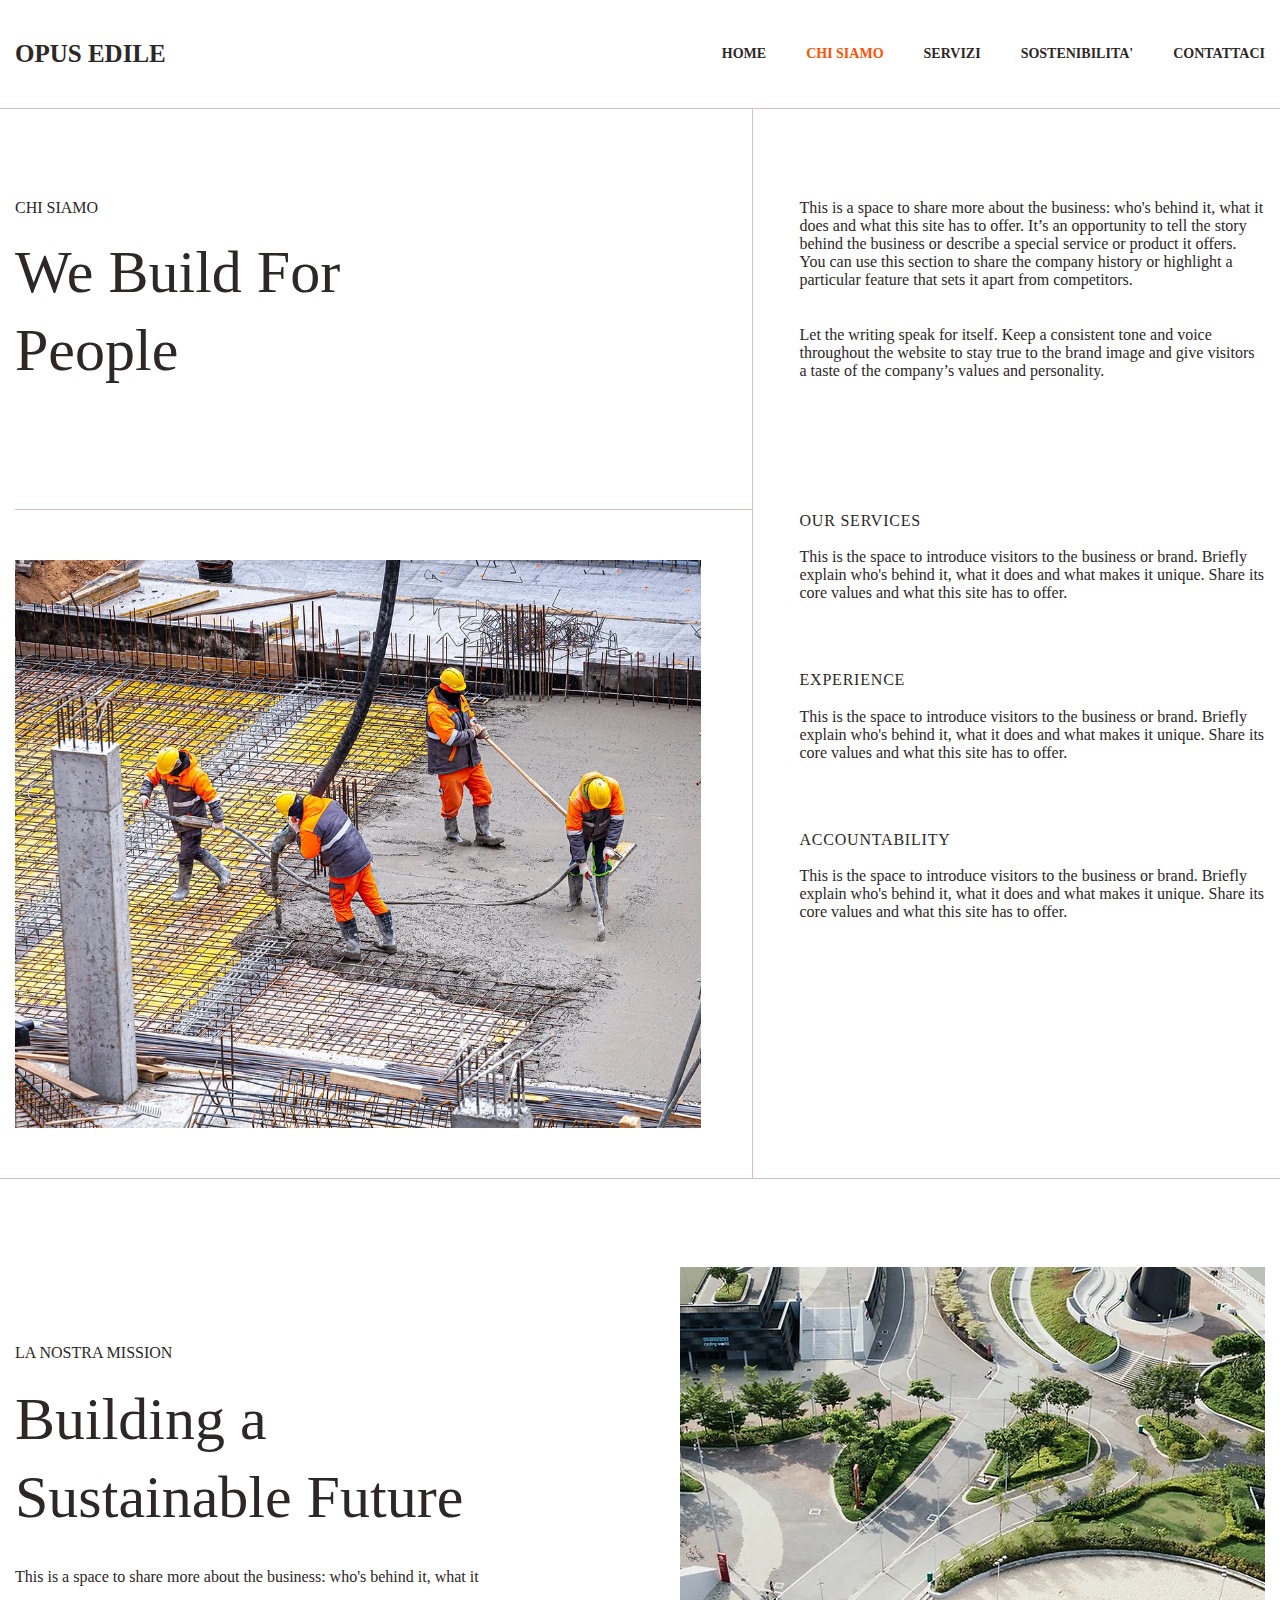
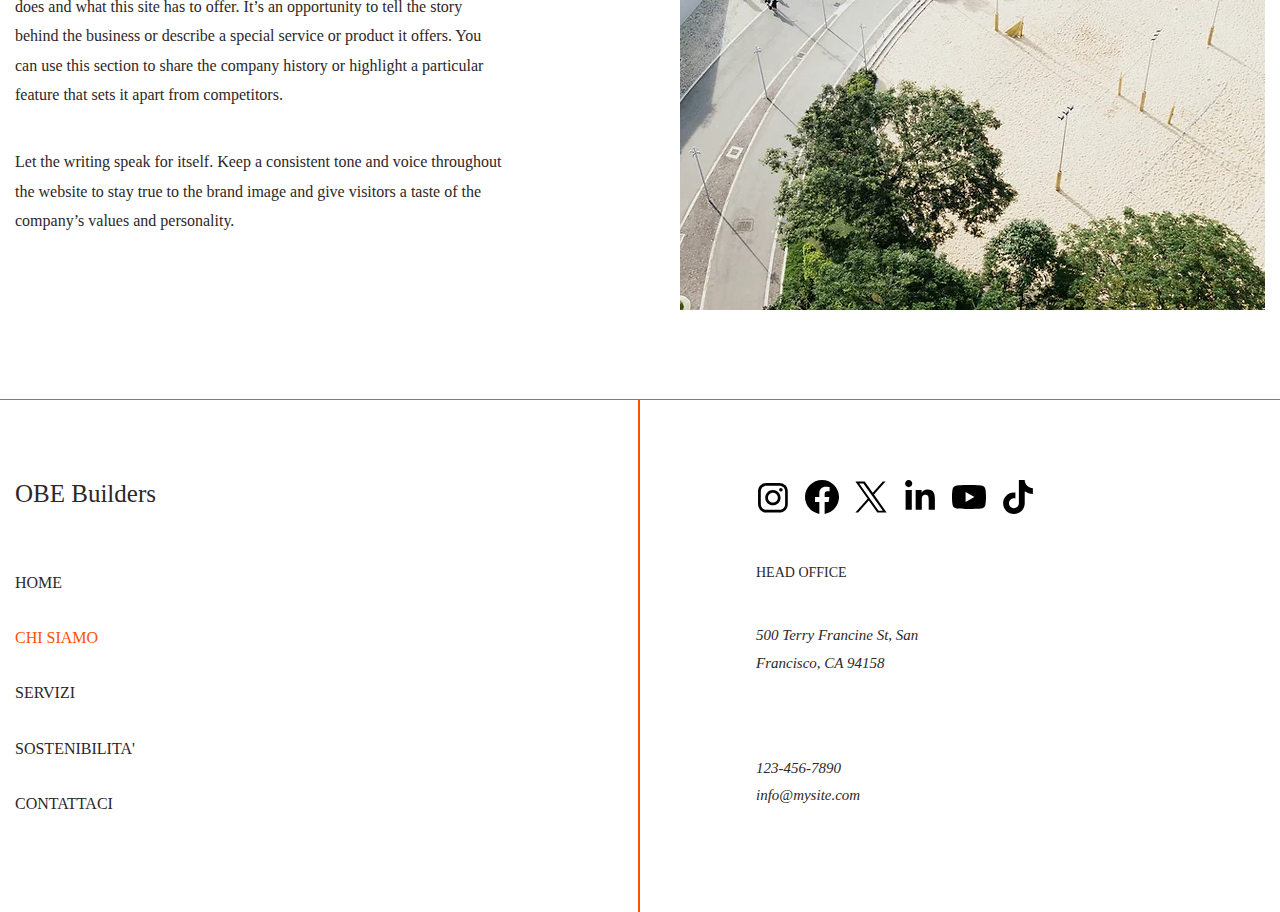
==== chi-siamo.html @ 6bebdac4 "new update" ====
<!DOCTYPE html>
<html lang="en">
	<head>
		<meta charset="UTF-8" />
		<meta name="viewport" content="width=device-width, initial-scale=1.0" />
		<link rel="stylesheet" href="css/style.css" />
		<title>Chi Siamo</title>
	</head>
	<body>
		<div class="wrapper">
			<header class="header-chi">
				<div class="header__container">
					<a href="#" class="header__logo header__logo-chi">Opus Edile</a>
					<nav class="header__menu menu menu-chi">
						<div class="menu__body menu__body-chi">
							<ul class="menu__list menu__list-chi">
								<li class="menu__item menu__item-chi">
									<a href="./index.html" class="menu__link menu__link-chi"
										>HOME</a
									>
								</li>
								<li class="menu__item menu__item-chi active__page">
									<a href="./chi-siamo.html" class="menu__link">CHI SIAMO</a>
								</li>
								<li class="menu__item menu__item-chi">
									<a href="./servici.html" class="menu__link menu__link-chi"
										>SERVIZI</a
									>
								</li>
								<li class="menu__item menu__item-chi">
									<a href="#Home" class="menu__link menu__link-chi"
										>SOSTENIBILITA'</a
									>
								</li>
								<li class="menu__item menu__item-chi">
									<a href="#Home" class="menu__link menu__link-chi"
										>CONTATTACI</a
									>
								</li>
							</ul>
						</div>
					</nav>
					<button class="icon-menu icon-menu-chi" type="button">
						<span></span>
					</button>
				</div>
			</header>
			<main class="page">
				<section class="page__about about">
					<div class="about__container">
						<div class="about__content content-about">
							<h1 class="content-about__subtitle text">CHI SIAMO</h1>
							<h2 class="content-about__title">We Build For People</h2>
						</div>

						<div class="about__info info-about">
							<p class="info-about__text text">
								This is a space to share more about the business: who's behind
								it, what it does and what this site has to offer. It’s an
								opportunity to tell the story behind the business or describe a
								special service or product it offers. You can use this section
								to share the company history or highlight a particular feature
								that sets it apart from competitors.
							</p>
							<p class="info-about__text text">
								Let the writing speak for itself. Keep a consistent tone and
								voice throughout the website to stay true to the brand image and
								give visitors a taste of the company’s values and personality.
							</p>
							<h3 class="info-about__text text">OUR SERVICES</h3>
							<p class="info-about__text text">
								This is the space to introduce visitors to the business or
								brand. Briefly explain who's behind it, what it does and what
								makes it unique. Share its core values and what this site has to
								offer.
							</p>
							<h3 class="info-about__text text">EXPERIENCE</h3>
							<p class="info-about__text text">
								This is the space to introduce visitors to the business or
								brand. Briefly explain who's behind it, what it does and what
								makes it unique. Share its core values and what this site has to
								offer.
							</p>
							<h3 class="info-about__text text">ACCOUNTABILITY</h3>
							<p class="info-about__text text">
								This is the space to introduce visitors to the business or
								brand. Briefly explain who's behind it, what it does and what
								makes it unique. Share its core values and what this site has to
								offer.
							</p>
						</div>
						<div class="about__image-block">
							<!-- <img src="./img/chi-siamo/about/builders.webp" alt="builders" /> -->
							<div class="image-block">
								<img src="./img/chi-siamo/about/builders.webp" alt="builders" />
							</div>
						</div>
					</div>
				</section>
				<section class="page__building building">
					<div class="building__container">
						<div class="building__content content-building">
							<div class="content-building__subtitle text">
								LA NOSTRA MISSION
							</div>
							<div class="content-building__title title">
								Building a Sustainable Future
							</div>
							<p class="content-building__text text">
								This is a space to share more about the business: who's behind
								it, what it does and what this site has to offer. It’s an
								opportunity to tell the story behind the business or describe a
								special service or product it offers. You can use this section
								to share the company history or highlight a particular feature
								that sets it apart from competitors.
							</p>
							<p class="content-building__text text">
								Let the writing speak for itself. Keep a consistent tone and
								voice throughout the website to stay true to the brand image and
								give visitors a taste of the company’s values and personality.
							</p>
						</div>
						<div class="building__image-block">
							<div class="image-block-building__image">
								<img src="./img/chi-siamo/builders/landspace.webp" alt="" />
							</div>
						</div>
					</div>
				</section>
			</main>
			<footer class="footer">
				<div class="footer__container">
					<div class="footer__menu">
						<h3 class="footer__title">OBE Builders</h3>
						<nav class="footer__nav menu-footer">
							<div class="menu-footer__body">
								<ul class="menu-footer__list">
									<li class="menu-footer__item">
										<a href="./index.html" class="menu-footer__link">HOME</a>
									</li>
									<li class="menu-footer__item">
										<a href="#siamo" class="menu-footer__link active__page"
											>CHI SIAMO</a
										>
									</li>
									<li class="menu-footer__item">
										<a href="./servici.html" class="menu-footer__link"
											>SERVIZI</a
										>
									</li>
									<li class="menu-footer__item">
										<a href="#Home" class="menu-footer__link">SOSTENIBILITA'</a>
									</li>
									<li class="menu-footer__item">
										<a href="#Home" class="menu-footer__link">CONTATTACI</a>
									</li>
								</ul>
							</div>
						</nav>
					</div>
					<div class="footer__contacts contacts-footer">
						<ul class="contacts-footer__socials socials-contacts">
							<li class="social-contacts__item">
								<a href="" class="social-contacts__link">
									<svg class="social-icon" height="34" width="34">
										<use
											href="./img/icons/symbol-defs.svg#icon-instagram"
										></use>
									</svg>
								</a>
							</li>
							<li class="social-contacts__item">
								<a href="" class="social-contacts__link">
									<svg class="social-icon" height="34" width="34">
										<use href="./img/icons/symbol-defs.svg#icon-facebook"></use>
									</svg>
								</a>
							</li>
							<li class="social-contacts__item">
								<a href="" class="social-contacts__link">
									<svg class="social-icon" height="34" width="34">
										<use href="./img/icons/symbol-defs.svg#icon-x"></use>
									</svg>
								</a>
							</li>
							<li class="social-contacts__item">
								<a href="" class="social-contacts__link">
									<svg class="social-icon" height="34" width="34">
										<use href="./img/icons/symbol-defs.svg#icon-linkedin"></use>
									</svg>
								</a>
							</li>
							<li class="social-contacts__item">
								<a href="" class="social-contacts__link">
									<svg class="social-icon" height="34" width="34">
										<use href="./img/icons/symbol-defs.svg#icon-youtube"></use>
									</svg>
								</a>
							</li>
							<li class="social-contacts__item">
								<a href="" class="social-contacts__link">
									<svg class="social-icon" height="34" width="34">
										<use href="./img/icons/symbol-defs.svg#icon-tiktok"></use>
									</svg>
								</a>
							</li>
						</ul>
						<h4 class="contacts-footer__title">HEAD OFFICE</h4>
						<address class="contacts-footer__address address-contacts">
							<ul class="address-contacts__list">
								<li class="address-contacts__item">
									<a href="" class="address-contacts__link"
										>500 Terry Francine St, San Francisco, CA 94158</a
									>
								</li>
								<li class="address-contacts__item">
									<a href="tel:1234567890" class="address-contacts__link"
										>123-456-7890</a
									>
								</li>
								<li class="address-contacts__item">
									<a
										href="maleto:info@mysite.com"
										class="address-contacts__link"
										>info@mysite.com</a
									>
								</li>
							</ul>
						</address>
					</div>
				</div>
			</footer>
		</div>
		<script src="./js/script.js"></script>
	</body>
</html>
---- css/style.css ----
/* ----------------------- */
/* -------- RESET -------- */
/* ---------------------- */
@import url("reset.css");
@import url("siamo.css");
:root {
	--main-text: #2d2727;
	--second-clr: #fff;
	--menu-color: #2d2727;
}
/* ---------------------- */
body {
	font-family: Inter;
	color: var(--main-text);
}
/* ---------------------- */
.wrapper {
	min-height: 100%;
	display: flex;
	flex-direction: column;
	overflow: clip;
}
/* ---------------------- */
[class*="__container"] {
	max-width: 1300px;
	margin: 0 auto;
	padding: 0 15px;
}
/* ---------------------- */
.page {
	flex: 1 1 auto;
}

.active__page {
	color: #ff5200;
}

/* ----Header------------ */
.header {
	position: fixed;
	top: 0;
	left: 0;
	width: 100%;
	z-index: 50;
	color: var(--second-clr);
	padding: 40px 0px 40px 0px;
	transition: all 0.5s ease 0s;
}

.header__container {
	display: flex;
	align-items: center;
	justify-content: space-between;
	/* min-height: 110px; */
	position: relative;
	z-index: 21;
}
.header.sticky {
	padding: 35px 0px 35px 0px;
	background-color: #2d2727;
	transition: all 0.9s ease 0s;
}

@media (max-width: 991.98px) {
	.header {
		padding: 25px 0px 25px 0px;
	}
	.header.sticky {
		padding: 20px 0px 20px 0px;
	}
}
.header__logo {
	position: relative;
	z-index: 20;
	font-weight: 800;
	font-size: 25px;
	text-transform: uppercase;
}

@media (max-width: 424.98px) {
	.header__logo {
		font-size: 20px;
	}
}
.header__menu {
}
.menu {
}

.menu__list {
	display: flex;
	column-gap: 40px;
	flex-wrap: wrap;
}
.menu__item {
}
.menu__link {
	display: block;
	font-weight: 700;
	font-size: 14px;
	transition: color 0.6s ease 0s;
}
.menu__item:hover .menu__link {
	color: #ff5200;
}
.icon-menu {
	display: none;
}

@media (max-width: 991.98px) {
	.icon-menu {
		display: block;
		flex: 0 0 30px;
		height: 18px;
		position: relative;
		z-index: 30;
	}

	.icon-menu span,
	.icon-menu::before,
	.icon-menu::after {
		content: "";
		right: 0;
		position: absolute;
		width: 100%;
		height: 2px;
		background-color: #fff;
		transition: all 0.3s ease 0s;
	}
	.icon-menu:active::before,
	.icon-menu:active::after,
	.icon-menu:active span {
		background-color: #fdc4a9;
	}
	.icon-menu::before {
		top: 0;
	}

	.icon-menu::after {
		bottom: 0;
	}

	.icon-menu span {
		top: calc(50% - 1px);
	}

	.menu-open .icon-menu::before {
		top: calc(50% - 1px);
		transform: rotate(-45deg);
	}

	.menu-open .icon-menu::after {
		bottom: calc(50% - 1px);
		transform: rotate(45deg);
	}

	.menu-open .icon-menu span {
		width: 0;
	}

	.menu-open .menu__body,
	.menu-open .menu__body::before {
		right: 0;
	}

	.menu__body {
		position: fixed;
		height: 100%;
		width: 275px;
		right: -100%;
		top: 0;
		padding: 100px 15px 30px 15px;
		background-color: var(--menu-color);
		overflow: auto;
		transition: right 0.4s ease 0s;
	}

	.menu__body::before {
		content: "";
		width: 275px;
		position: fixed;
		top: 0;
		right: -100%;
		z-index: 2;
		height: 70px;
		background-color: var(--menu-color);
		transition: right 0.4s ease 0s;
	}

	.menu__list {
		flex-direction: column;
		justify-content: center;
		text-align: center;
		row-gap: 30px;
	}

	.menu__link {
		font-size: 30px;
		font-weight: 400;
	}

	.menu__item:focus .menu__link,
	.menu__item:active .menu__link,
	.menu__item:hover .menu__link {
		color: #fdc4a9;
	}
}

@media (max-width: 767.98px) {
	.menu__body {
		width: 100%;
	}

	.menu__body::before {
		content: "";
		position: fixed;
		top: 0;
		/* left: 0; */
		width: 100%;
	}
}

/* ----Page---------------- */

/* ----Testo--------------- */

._ibg {
	position: relative;
}

._ibg video {
	position: absolute;
	width: 100%;
	height: 100%;
	top: 0;
	left: 0;
	z-index: 1;
	object-fit: cover;
}

.testo__video {
	position: absolute;
	width: 100%;
	height: 100%;
	top: 0;
	left: 0;
}

@media (max-width: 998.98px) {
	.testo__video video {
		object-position: right;
	}
}

.page__testo {
	position: relative;
}

.testo__body {
	padding: 530px 0px 100px 0px;
	position: relative;
	z-index: 2;
}

.testo__title {
	color: var(--second-clr);
	font-size: 95px;
	line-height: 1.21;
}

.testo__title:not(:last-child) {
	margin-bottom: 18px;
}

.testo__subtitle {
	color: var(--second-clr);
	font-size: 32px;
}

@media (max-width: 998.98px) {
	.testo__body {
		padding: 150px 0px 150px 0px;
	}
	.testo__title {
		font-size: 75px;
	}

	.testo__subtitle {
		font-size: 30px;
	}
}

@media (max-width: 424.98px) {
	.testo__body {
		padding: 100px 0px 85px 0px;
	}
	.testo__title {
		font-size: 50px;
	}

	.testo__subtitle {
		font-size: 28px;
	}
}

@media (max-width: 320px) {
	.testo__body {
		padding: 90px 0px 85px 0px;
	}

	.testo__title {
		font-size: 40px;
	}
	.testo__subtitle {
		font-size: 26px;
	}
}

/* ----Titolo------------------ */

.titolo {
	border-bottom: 2px solid #ff5200;
}
.titolo__container {
	display: flex;
	justify-content: space-between;
	align-items: center;
}

@media (max-width: 991.98px) {
	.titolo {
		padding-top: 10px;
		padding-bottom: 25px;
	}
	.titolo__container {
		flex-direction: column;
		align-items: start;
	}
}

.titolo__info {
	margin-bottom: 50px;
}

.titolo__subtitle {
	line-height: 1.39;
	letter-spacing: 0.788px;
	margin-bottom: 16px;
}

.titolo__title {
	margin-bottom: 27px;
}
.title {
	font-size: 32px;
	line-height: 1.6;
}
.titolo__text {
	line-height: 1.8;
}

@media (max-width: 991.98px) {
	.titolo__content {
		padding: 150px 0 100px 0;
	}
	.titolo__subtitle {
		font-size: 14px;
		font-weight: 600;
	}
	.title {
		font-size: 50px;
	}
}

@media (max-width: 374.98px) {
	.title {
		font-size: 40px;
	}
}

.button {
	display: flex;
	align-items: center;
	column-gap: 14px;
	background-color: var(--menu-color);
	border: 1px solid var(--menu-color);
	color: var(--second-clr);
	font-size: 14px;
	padding: 22px 23px;
	border-radius: 50px;
	max-width: 178px;
	transition: all 0.6s ease 0s;
}
.button .btn-arrow {
	transition: all 0.4s ease 0s;
	fill: var(--second-clr);
}

.button:hover,
.button:active {
	background-color: var(--second-clr);
	color: var(--menu-color);
}

.button:hover .btn-arrow,
.button:active .btn-arrow {
	transform: rotate(315deg);
	fill: #2d2727;
}
.titolo__image {
	padding: 50px 0 50px 50px;
	border-left: 1px solid #d7bebe;
}

.titolo__image img {
	width: 619px;
}
@media (max-width: 991.98px) {
	.titolo__image {
		padding: 0;
		border: none;
		width: 100%;
	}
	.titolo__image img {
		width: 100%;
	}
}
/* ----Projects--------------- */

.projects {
	padding: 93px 0 100px 0;
}

.projects__head {
	display: flex;
	justify-content: space-between;
	margin-bottom: 70px;
}

@media (max-width: 767.98px) {
	.projects {
		padding: 50px 0 70px 0;
	}
	.projects__title {
		font-size: 28px;
	}
	.projects__head {
		flex-direction: column;
	}
}

.projects__button {
	margin-top: 8px;
	min-width: 190px;
}

/* =====Slider===================== */

.slider-project {
	position: relative;
}

/* Для автоматичного відображення кількості слайдів */
.slider-project .swiper-slide {
	width: auto;
}

/* .slider-project .swiper-slide:not(:last-child) {
	margin-right: 10px;
} */
.slider-project__image {
	text-align: center;
	height: 500px;
	margin-bottom: 10px;
	background: radial-gradient(#383838 70%, #1b1b1b 100%);
	overflow: hidden;
	position: relative;
}

@media (max-width: 424.98px) {
	.slider-project__image {
		height: 300px;
	}
}
img {
	display: block;
}
.slider-project__image img {
	max-width: 100%;
	height: 100%;
	/* Cтилі для ховера */
	/* transform: scale(1); */
	transition: all 0.7s ease-out;
}

.slider-project__image:hover img {
	transform: scale(1.1) translateY(-5px);
	opacity: 0.5;
}

.slider-project__text {
	font-size: 14px;
	text-transform: uppercase;
	line-height: 1.4;
}

/* ---Стрілки перемикання---- */

.slider-project .swiper-button-next::after,
.slider-project .swiper-button-prev::after {
	font-size: 30px;
	color: transparent;
	display: flex;
	background: url("../img/arrow-slide.svg") no-repeat center/30%;
	background-color: #ffffffe0;
	height: 50px;
	padding: 10px 16px;
	border: 1px solid #2d2727;
	border-radius: 50%;
	transition: all 0.3s ease 0s;
}
.slider-project .swiper-button-next::after {
	position: relative;
	right: 20px;
}
.slider-project .swiper-button-prev::after {
	position: relative;
	left: 20px;
	transform: rotate(180deg);
}
.swiper-button-next:hover.swiper-button-next::after,
.swiper-button-prev:hover.swiper-button-prev::after {
	background-color: #fff;
}

@media (max-width: 424.98px) {
	.slider-project .swiper-button-next::after {
		right: 5px;
	}
	.slider-project .swiper-button-prev::after {
		left: 5px;
	}
}

/* ----Services------------------- */

.services {
	border-top: 1px solid #d7bebe;
}
.services__container {
	display: flex;
	justify-content: space-between;
}

@media (max-width: 991.98px) {
	.services__container {
		flex-direction: column;
		row-gap: 30px;
	}
}
.services__info {
	padding-top: 122px;
	padding-right: 5px;
}

.info-services__text {
	margin-bottom: 20px;
	text-transform: uppercase;
}

.info-services__title {
	text-transform: uppercase;
	margin-bottom: 34px;
}

@media (max-width: 991.98px) {
	.info-services__title {
		max-width: 665px;
	}
	.info-services__text {
		font-weight: 500;
	}
}

@media (max-width: 424.98px) {
	.info-services__title {
		font-size: 32px;
	}
}

.cards-services__list {
	display: flex;
	flex-wrap: wrap;
	justify-content: end;
}

.cards-services__item {
	padding: 124px 56px;
	border-left: 1px solid #d7bebe;
	border-bottom: 1px solid #d7bebe;
	flex: 50%;
	max-width: 420px;
}
@media (max-width: 991.98px) {
	.cards-services__list {
		justify-content: center;
	}
	.cards-services__item:nth-child(-n + 2) {
		border-top: 1px solid #d7bebe;
	}
}

.cards-services__item:nth-child(2n + 2) {
	border-right: 1px solid #d7bebe;
}
.cards-services__icon {
	margin-bottom: 28px;
}
.cards-services__title {
	margin-bottom: 20px;
	text-transform: uppercase;
}

@media (max-width: 767.98px) {
	.cards-services__list {
		flex-direction: column;
	}
	.cards-services__item {
		max-width: 100%;
		border-right: 1px solid #d7bebe;
	}
	.cards-services__item:not(:first-child) {
		border-top: none;
	}
}

/* ----Footer------- */
.footer {
	border-top: 1px solid #ff5200;
}
.footer__container {
	display: flex;
}

.footer__menu {
	border-right: 2px solid #ff5200;
	flex: 0 1 50%;
	padding-top: 80px;
	padding-bottom: 96px;
}

@media (max-width: 998.98px) {
	.footer__menu {
		display: none;
	}
}
.footer__title {
	font-size: 25px;
	margin-bottom: 64px;
}

.menu-footer__item:not(:last-child) {
	margin-bottom: 33px;
}
.menu-footer__link {
	line-height: 1.4;
	transition: color 0.3s ease 0s;
}

.menu-footer__link:hover {
	color: #ff5200;
}

.contacts-footer {
	padding-top: 80px;
	padding-left: 116px;
}

.socials-contacts {
	display: flex;
	column-gap: 15px;
	margin-bottom: 45px;
}
.social-contacts__link {
	transition: all 0.3s ease 0s;
}
.social-contacts__item:hover .social-contacts__link {
	fill: #ff5200;
}

.contacts-footer__title {
	font-size: 14px;
	line-height: 1.4;
	margin-bottom: 39px;
	text-transform: uppercase;
}

.address-contacts__item {
	line-height: 1.81;
	font-size: 15px;
}
.address-contacts__item:first-child {
	max-width: 183px;
	line-height: 1.87;
	margin-bottom: 78px;
}

@media (max-width: 998.98px) {
	.contacts-footer__title {
		font-size: 18px;
		font-weight: 500;
	}
	.contacts-footer {
		padding-top: 30px;
		padding-left: 20px;
	}
	.address-contacts__item:first-child {
		margin-bottom: 40px;
	}
}
@media (max-width: 374.98px) {
	.contacts-footer {
		padding-left: 0px;
	}
	.address-contacts__item:first-child {
		margin-bottom: 25px;
	}
}
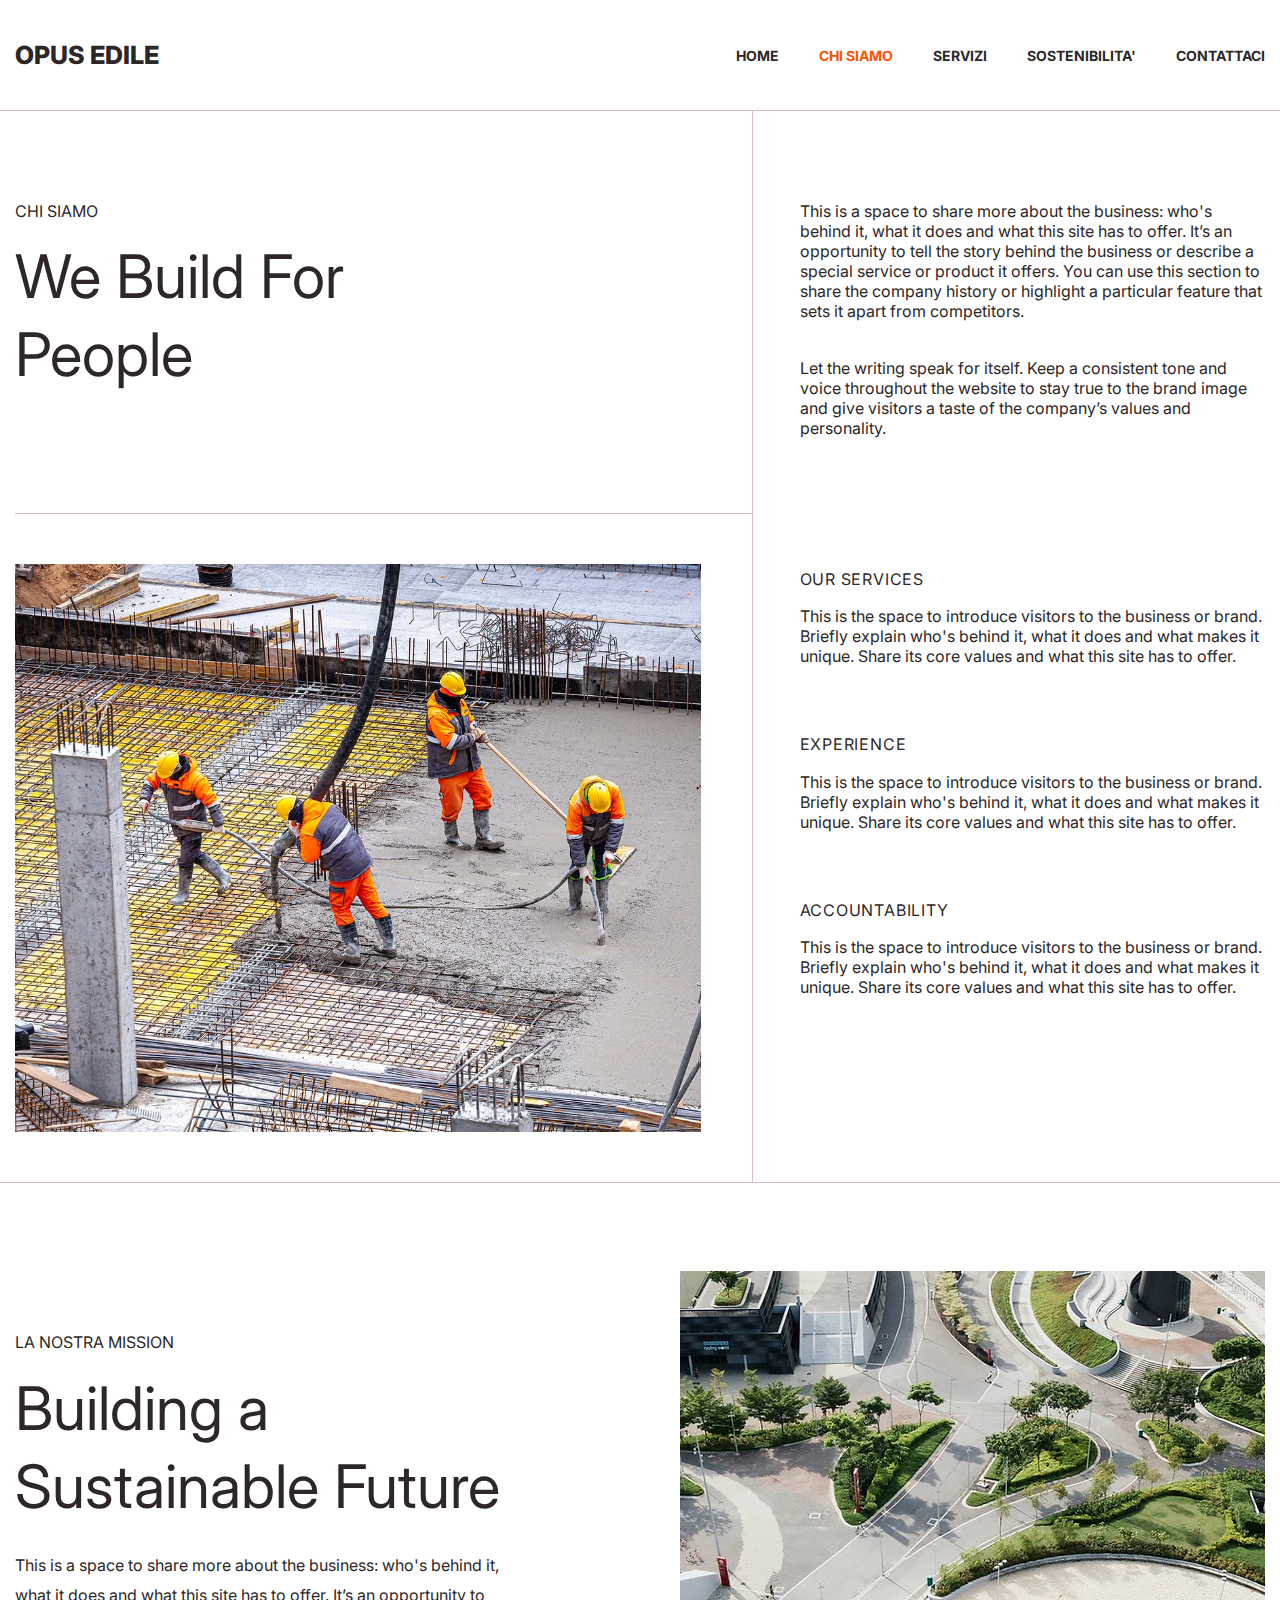
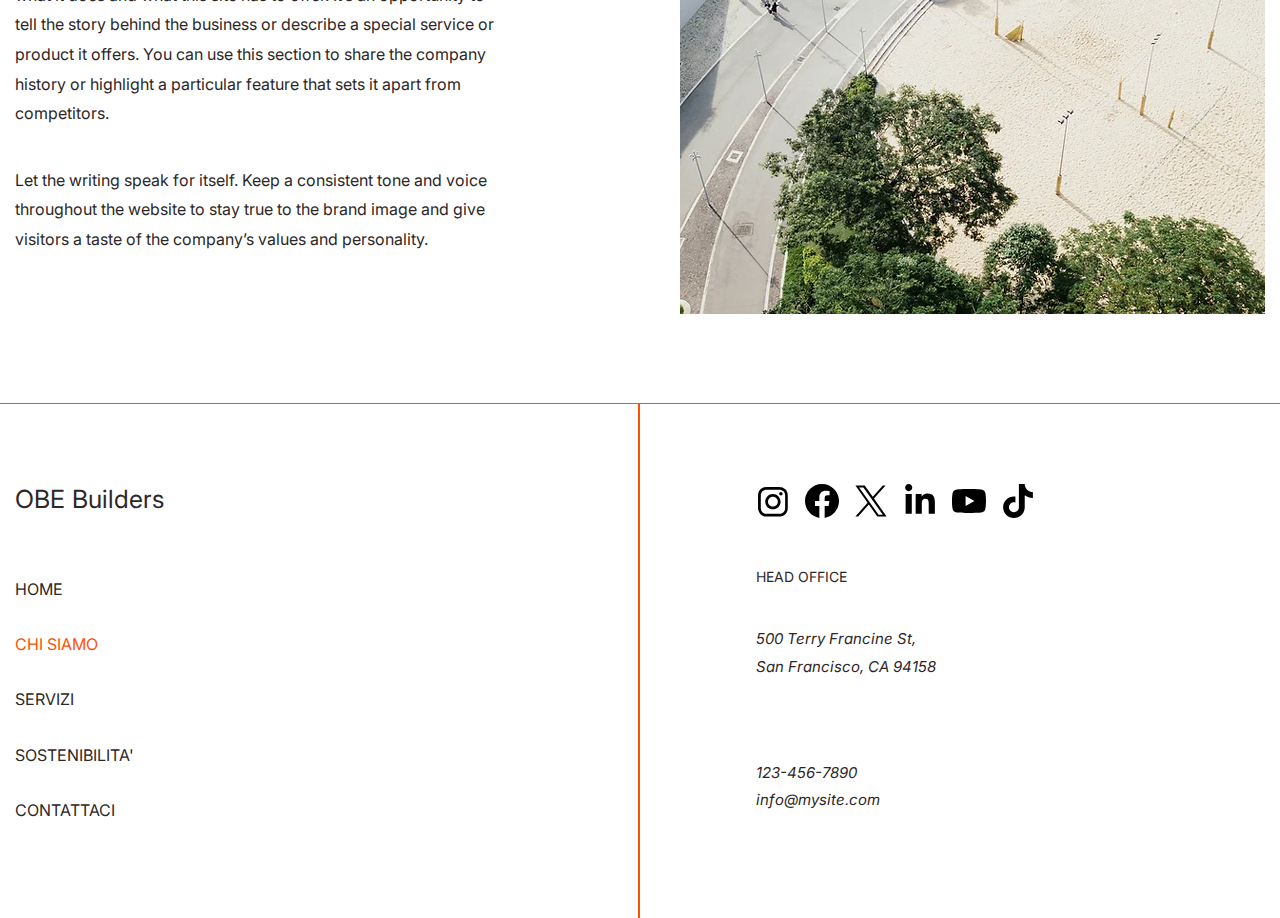
==== commit adddfc61: "add fonts" ====
--- a/chi-siamo.html
+++ b/chi-siamo.html
@@ -3,6 +3,10 @@
 	<head>
 		<meta charset="UTF-8" />
 		<meta name="viewport" content="width=device-width, initial-scale=1.0" />
+		<link
+			href="https://fonts.googleapis.com/css?family=Inter:regular,600,700,800&display=swap"
+			rel="stylesheet"
+		/>
 		<link rel="stylesheet" href="css/style.css" />
 		<title>Chi Siamo</title>
 	</head>
@@ -28,12 +32,16 @@
 									>
 								</li>
 								<li class="menu__item menu__item-chi">
-									<a href="#Home" class="menu__link menu__link-chi"
+									<a
+										href="./sostenibilita.html"
+										class="menu__link menu__link-chi"
 										>SOSTENIBILITA'</a
 									>
 								</li>
 								<li class="menu__item menu__item-chi">
-									<a href="#Home" class="menu__link menu__link-chi"
+									<a
+										href="./servici.html#contattaci"
+										class="menu__link menu__link-chi"
 										>CONTATTACI</a
 									>
 								</li>
@@ -149,10 +157,16 @@
 										>
 									</li>
 									<li class="menu-footer__item">
-										<a href="#Home" class="menu-footer__link">SOSTENIBILITA'</a>
-									</li>
-									<li class="menu-footer__item">
-										<a href="#Home" class="menu-footer__link">CONTATTACI</a>
+										<a href="./sostenibilita.html" class="menu-footer__link"
+											>SOSTENIBILITA'</a
+										>
+									</li>
+									<li class="menu-footer__item">
+										<a
+											href="./servici.html#contattaci"
+											class="menu-footer__link"
+											>CONTATTACI</a
+										>
 									</li>
 								</ul>
 							</div>
--- a/css/style.css
+++ b/css/style.css
@@ -3,6 +3,8 @@
 /* ---------------------- */
 @import url("reset.css");
 @import url("siamo.css");
+@import url("sostenibilita.css");
+@import url("servici.css");
 :root {
 	--main-text: #2d2727;
 	--second-clr: #fff;
@@ -34,6 +36,12 @@
 .active__page {
 	color: #ff5200;
 }
+
+/* .animated {
+	transform: translate(0, 120%);
+	opacity: 0;
+	transition: all 0.6s ease 0s;
+} */
 
 /* ----Header------------ */
 .header {
@@ -82,18 +90,13 @@
 		font-size: 20px;
 	}
 }
-.header__menu {
-}
-.menu {
-}
 
 .menu__list {
 	display: flex;
 	column-gap: 40px;
 	flex-wrap: wrap;
 }
-.menu__item {
-}
+
 .menu__link {
 	display: block;
 	font-weight: 700;
@@ -477,14 +480,17 @@
 	position: relative;
 }
 
+.slider-project__image:hover .item-gallery__description {
+	transform: translateY(0px);
+	opacity: 1;
+}
+
 @media (max-width: 424.98px) {
 	.slider-project__image {
 		height: 300px;
 	}
 }
-img {
-	display: block;
-}
+
 .slider-project__image img {
 	max-width: 100%;
 	height: 100%;
@@ -528,9 +534,14 @@
 	left: 20px;
 	transform: rotate(180deg);
 }
+
+.swiper-button-next::after,
+.swiper-button-prev::after {
+	transition: all 0.3s ease;
+}
 .swiper-button-next:hover.swiper-button-next::after,
 .swiper-button-prev:hover.swiper-button-prev::after {
-	background-color: #fff;
+	background-color: #dedede;
 }
 
 @media (max-width: 424.98px) {
